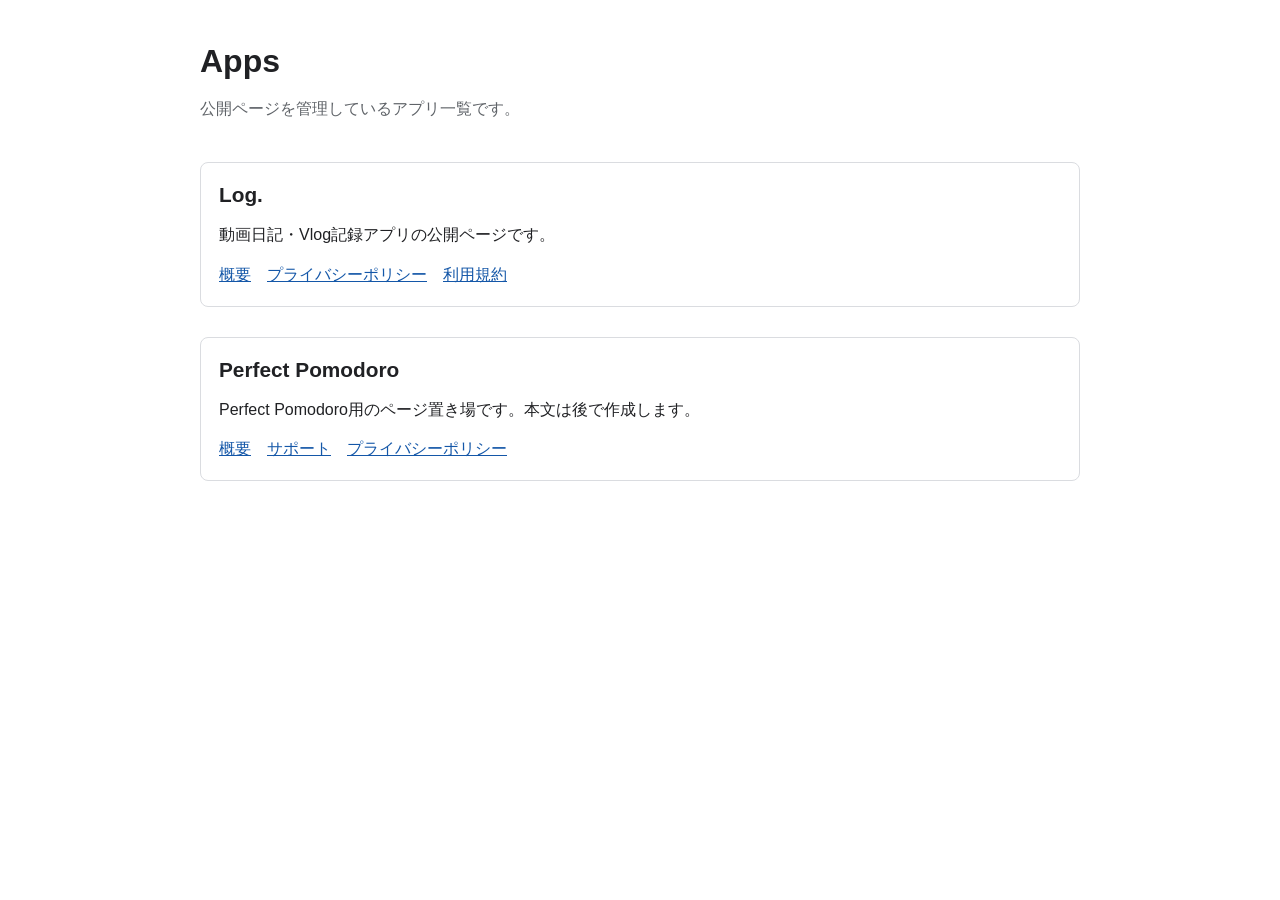
==== docs/apps/index.html @ 667c149f "Initial app pages site" ====
<!DOCTYPE html>
<html lang="ja">
<head>
  <meta charset="utf-8" />
  <meta name="viewport" content="width=device-width, initial-scale=1" />
  <title>Apps | App Pages</title>
  <link rel="stylesheet" href="../styles.css" />
</head>
<body>
  <main>
    <header>
      <h1>Apps</h1>
      <p class="muted">公開ページを管理しているアプリ一覧です。</p>
    </header>

    <ul class="list">
      <li class="item">
        <h2>Log.</h2>
        <p>動画日記・Vlog記録アプリの公開ページです。</p>
        <div class="links">
          <a href="log/">概要</a>
          <a href="log/privacy/">プライバシーポリシー</a>
          <a href="log/terms/">利用規約</a>
        </div>
      </li>
      <li class="item">
        <h2>Perfect Pomodoro</h2>
        <p>Perfect Pomodoro用のページ置き場です。本文は後で作成します。</p>
        <div class="links">
          <a href="perfect-pomodoro/">概要</a>
          <a href="perfect-pomodoro/support/">サポート</a>
          <a href="perfect-pomodoro/privacy/">プライバシーポリシー</a>
        </div>
      </li>
    </ul>
  </main>
</body>
</html>
---- docs/styles.css ----
*,
*::before,
*::after {
  box-sizing: border-box;
}

html {
  color: #202124;
  background: #ffffff;
  font-family: -apple-system, BlinkMacSystemFont, "Hiragino Sans", "Yu Gothic", "YuGothic", "Noto Sans JP", sans-serif;
  line-height: 1.7;
}

body {
  margin: 0;
  padding: 40px 18px 64px;
}

main {
  width: min(100%, 880px);
  margin: 0 auto;
}

header {
  margin-bottom: 32px;
}

h1,
h2 {
  line-height: 1.35;
}

h1 {
  margin: 0 0 12px;
  font-size: 2rem;
}

h2 {
  margin: 36px 0 12px;
  font-size: 1.3rem;
}

p {
  margin: 12px 0;
}

ul {
  padding-left: 1.25rem;
}

li {
  margin: 8px 0;
}

a {
  color: #1457a8;
}

.muted {
  color: #5f6368;
}

.list {
  display: grid;
  gap: 14px;
  margin: 20px 0 0;
  padding: 0;
  list-style: none;
}

.item {
  border: 1px solid #dadce0;
  border-radius: 8px;
  padding: 18px;
}

.item h2 {
  margin-top: 0;
}

.links {
  display: flex;
  flex-wrap: wrap;
  gap: 10px 16px;
  margin-top: 12px;
}

@media (max-width: 640px) {
  body {
    padding-top: 28px;
  }

  h1 {
    font-size: 1.65rem;
  }
}
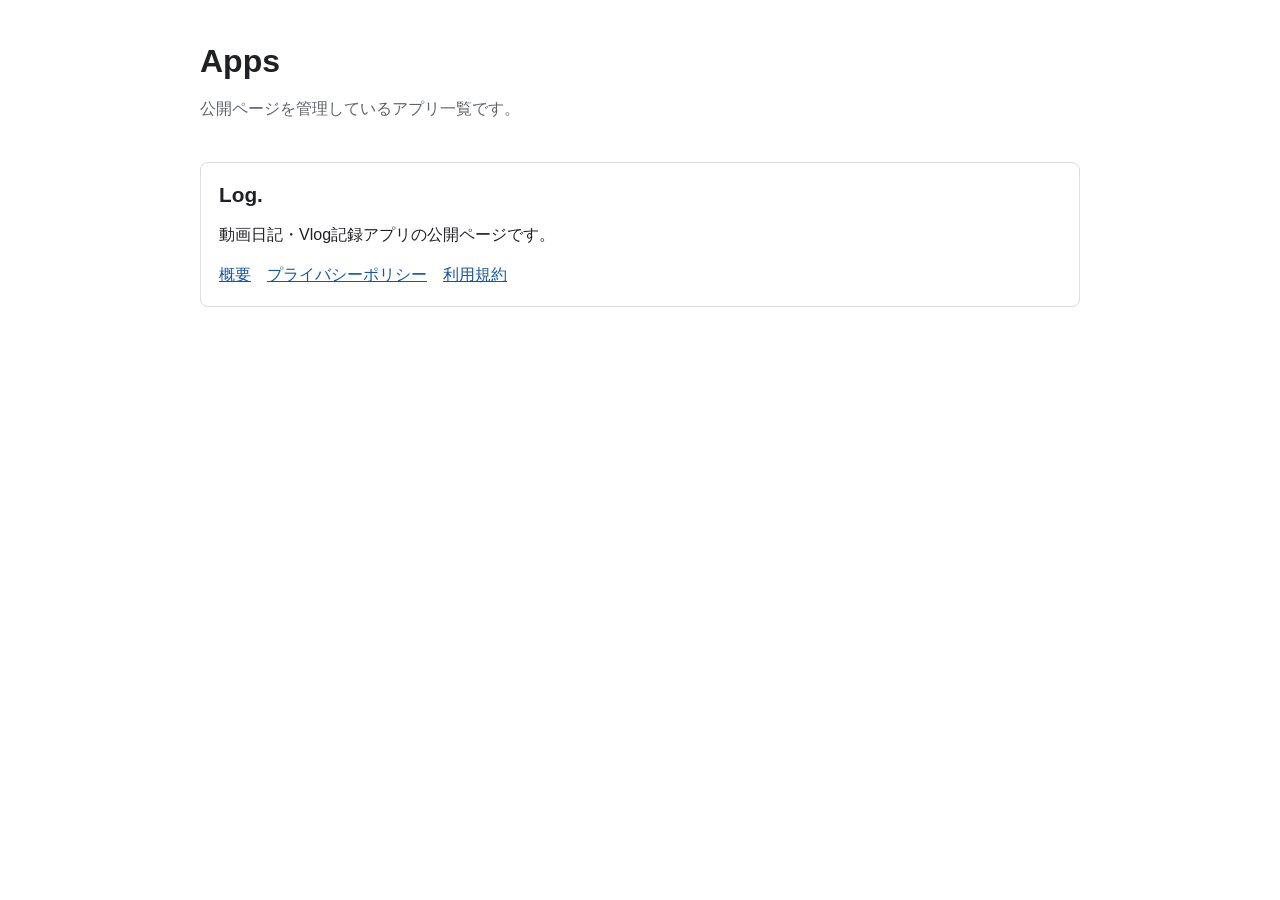
==== commit 33263475: "Clean public repository docs" ====
--- a/docs/apps/index.html
+++ b/docs/apps/index.html
@@ -23,15 +23,6 @@
           <a href="log/terms/">利用規約</a>
         </div>
       </li>
-      <li class="item">
-        <h2>Perfect Pomodoro</h2>
-        <p>Perfect Pomodoro用のページ置き場です。本文は後で作成します。</p>
-        <div class="links">
-          <a href="perfect-pomodoro/">概要</a>
-          <a href="perfect-pomodoro/support/">サポート</a>
-          <a href="perfect-pomodoro/privacy/">プライバシーポリシー</a>
-        </div>
-      </li>
     </ul>
   </main>
 </body>
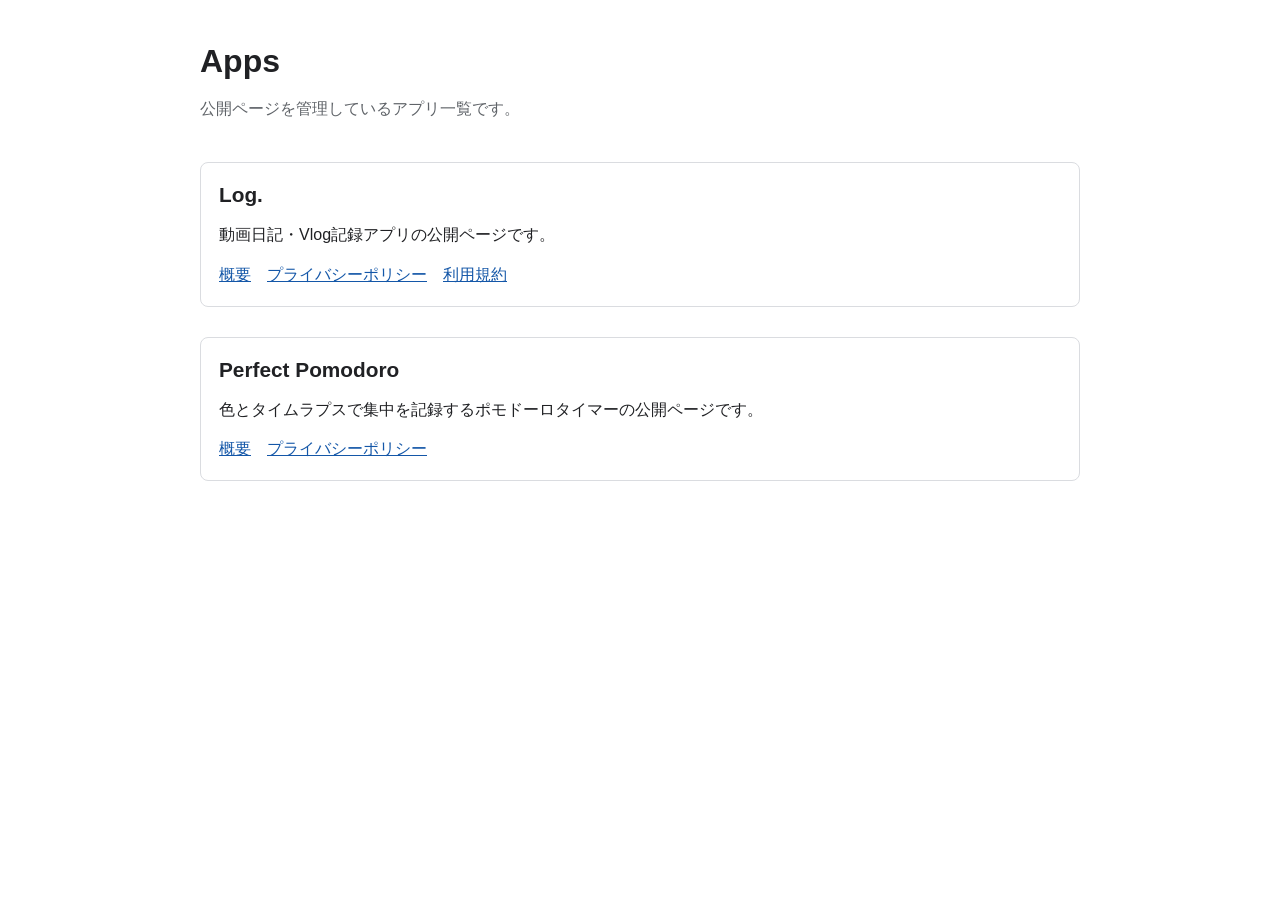
==== commit 3e9197e0: "Add Perfect Pomodoro public pages" ====
--- a/docs/apps/index.html
+++ b/docs/apps/index.html
@@ -23,6 +23,14 @@
           <a href="log/terms/">利用規約</a>
         </div>
       </li>
+      <li class="item">
+        <h2>Perfect Pomodoro</h2>
+        <p>色とタイムラプスで集中を記録するポモドーロタイマーの公開ページです。</p>
+        <div class="links">
+          <a href="perfect-pomodoro/">概要</a>
+          <a href="perfect-pomodoro/privacy/">プライバシーポリシー</a>
+        </div>
+      </li>
     </ul>
   </main>
 </body>
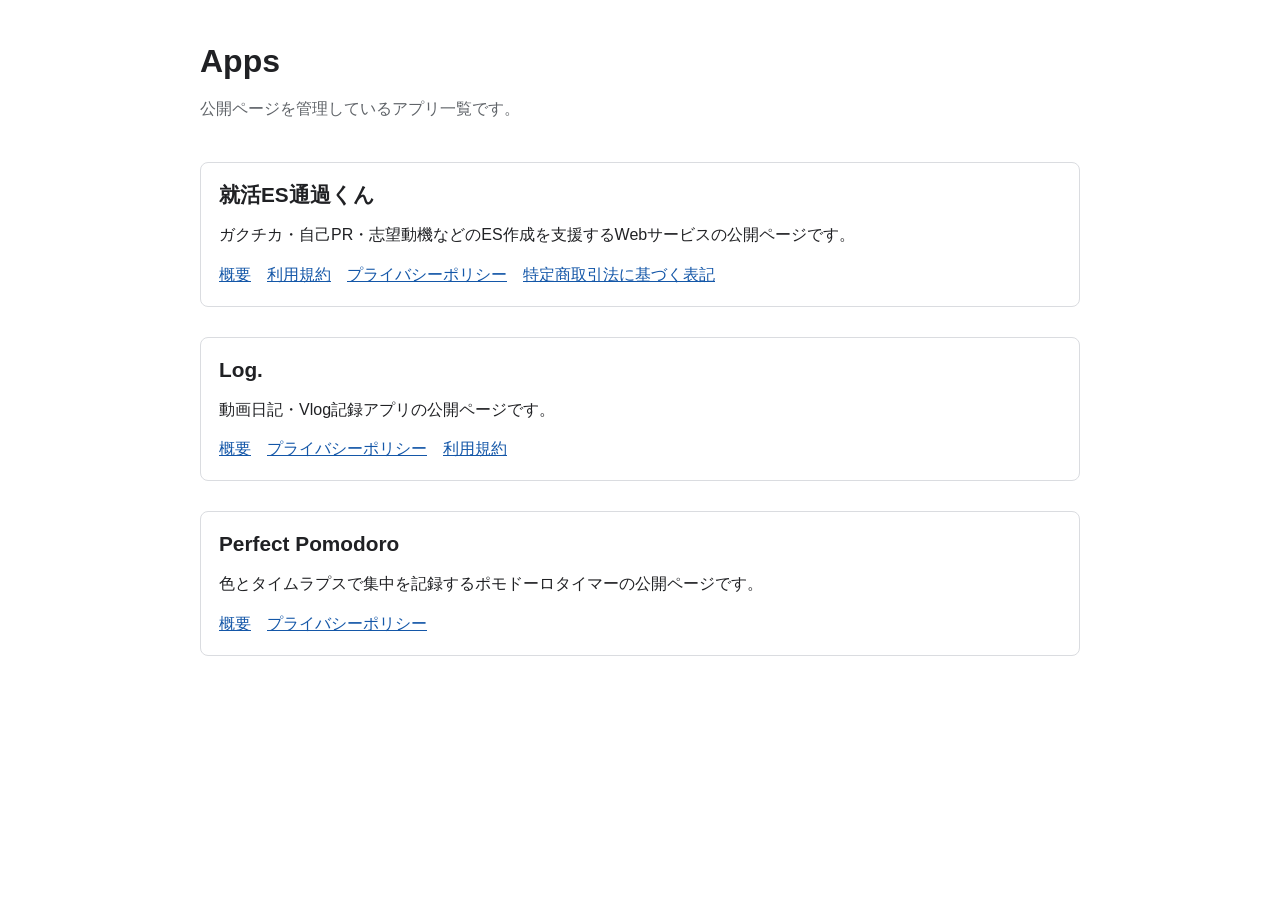
==== commit 6b02d4c2: "Add legal pages for ES service" ====
--- a/docs/apps/index.html
+++ b/docs/apps/index.html
@@ -14,6 +14,16 @@
     </header>
 
     <ul class="list">
+      <li class="item">
+        <h2>就活ES通過くん</h2>
+        <p>ガクチカ・自己PR・志望動機などのES作成を支援するWebサービスの公開ページです。</p>
+        <div class="links">
+          <a href="es-tsuka-kun/">概要</a>
+          <a href="es-tsuka-kun/terms/">利用規約</a>
+          <a href="es-tsuka-kun/privacy/">プライバシーポリシー</a>
+          <a href="es-tsuka-kun/commercial-transaction/">特定商取引法に基づく表記</a>
+        </div>
+      </li>
       <li class="item">
         <h2>Log.</h2>
         <p>動画日記・Vlog記録アプリの公開ページです。</p>
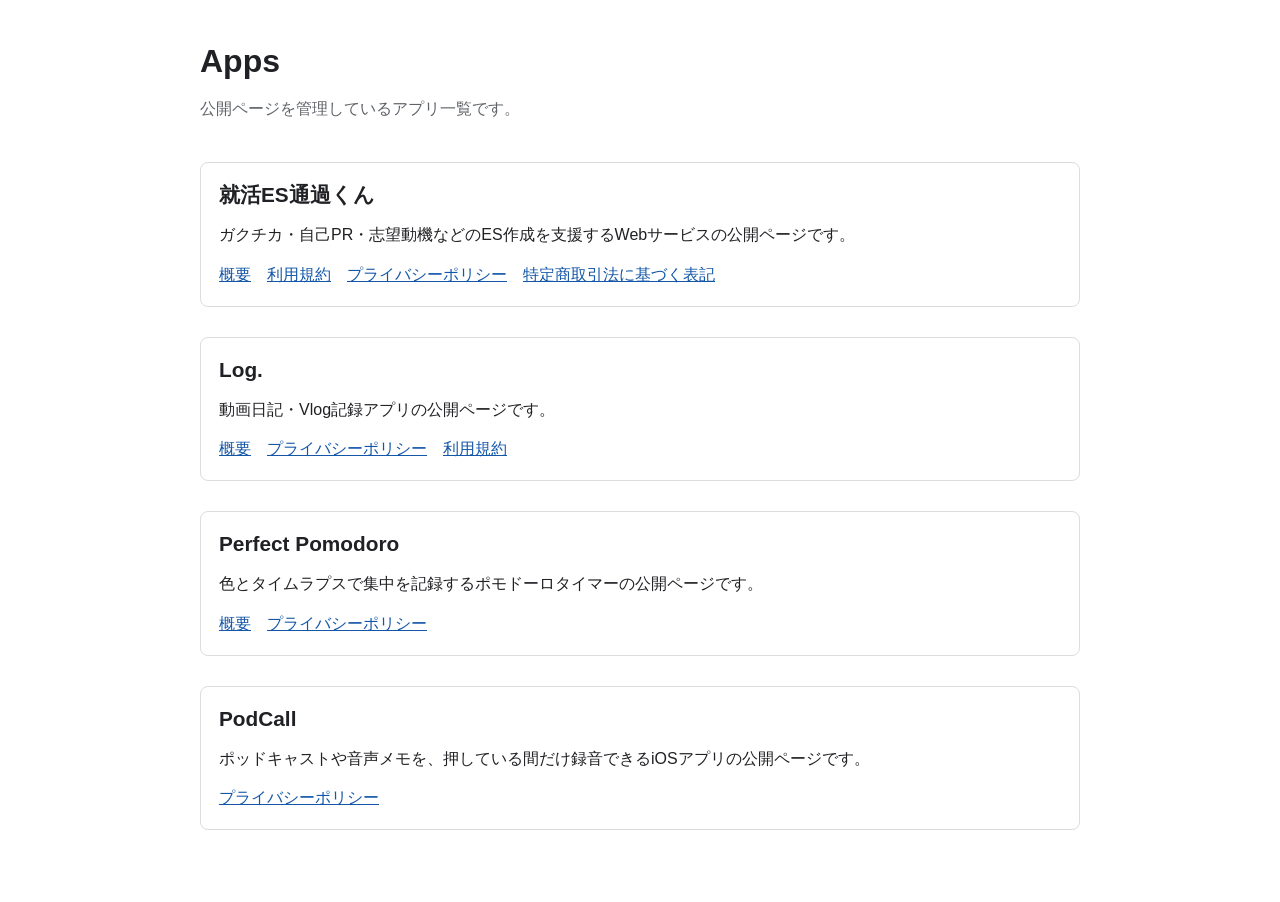
==== commit ac1e42a2: "Add PodCall privacy policy" ====
--- a/docs/apps/index.html
+++ b/docs/apps/index.html
@@ -41,6 +41,13 @@
           <a href="perfect-pomodoro/privacy/">プライバシーポリシー</a>
         </div>
       </li>
+      <li class="item">
+        <h2>PodCall</h2>
+        <p>ポッドキャストや音声メモを、押している間だけ録音できるiOSアプリの公開ページです。</p>
+        <div class="links">
+          <a href="podcall/privacy/">プライバシーポリシー</a>
+        </div>
+      </li>
     </ul>
   </main>
 </body>
